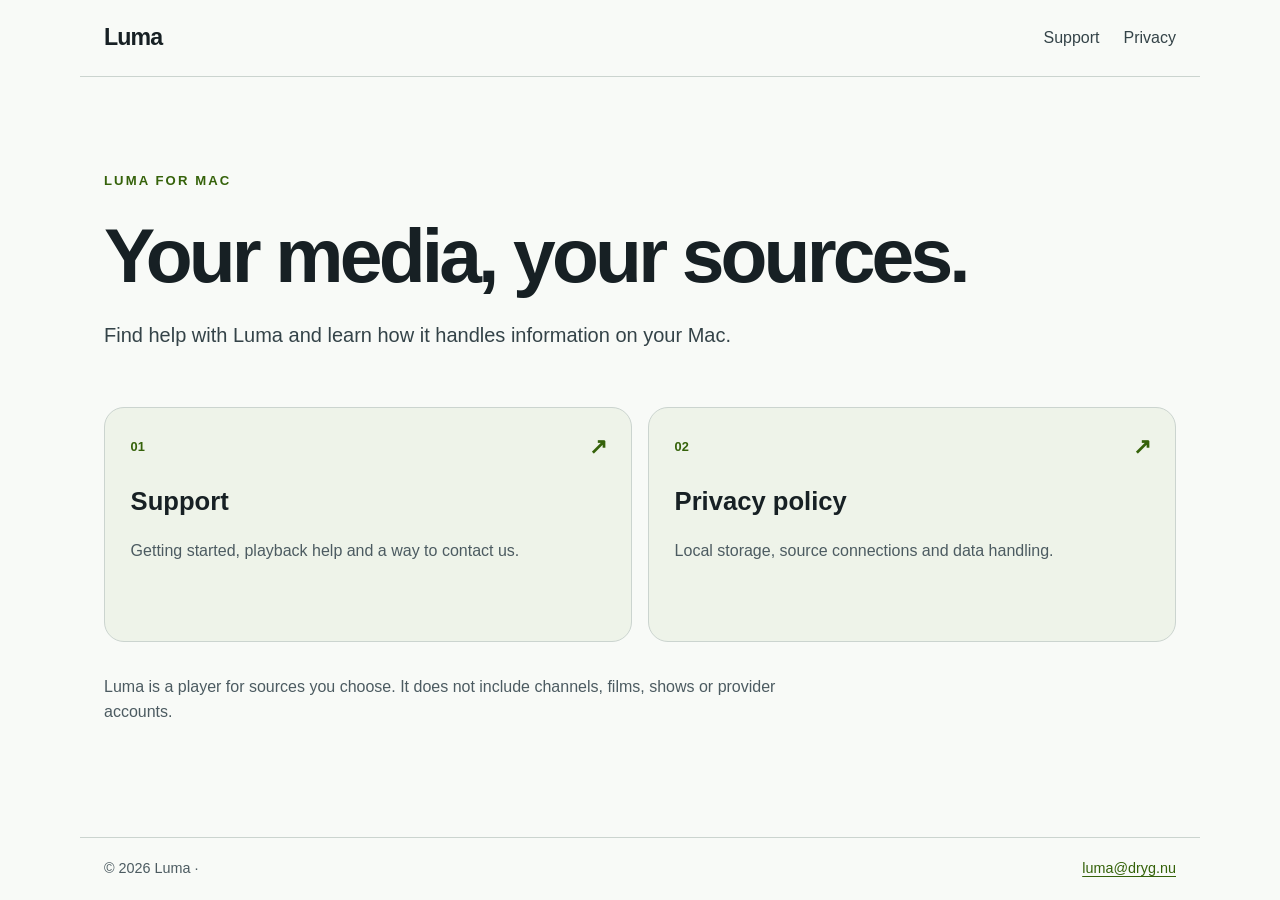
==== index.html @ 7764b4cb "Publish Luma support and privacy pages Co-Authored-By: Claude <noreply@anthropic.com>" ====
<!doctype html>
<html lang="en">
<head>
  <meta charset="utf-8">
  <meta name="viewport" content="width=device-width, initial-scale=1">
  <meta name="color-scheme" content="dark light">
  <title>Luma — Help and Privacy</title>
  <meta name="description" content="Support and privacy information for Luma, the Mac media player and TV guide.">
  <link rel="stylesheet" href="style.css">
</head>
<body>
  <header class="site-header">
    <a class="brand" href="index.html">Luma</a>
    <nav aria-label="Main navigation"><a href="support.html">Support</a><a href="privacy.html">Privacy</a></nav>
  </header>
  <main class="home">
    <p class="eyebrow">Luma for Mac</p>
    <h1>Your media, your sources.</h1>
    <p class="lead">Find help with Luma and learn how it handles information on your Mac.</p>
    <div class="cards">
      <a class="card" href="support.html"><span>01</span><h2>Support</h2><p>Getting started, playback help and a way to contact us.</p><b aria-hidden="true">↗</b></a>
      <a class="card" href="privacy.html"><span>02</span><h2>Privacy policy</h2><p>Local storage, source connections and data handling.</p><b aria-hidden="true">↗</b></a>
    </div>
    <p class="note">Luma is a player for sources you choose. It does not include channels, films, shows or provider accounts.</p>
  </main>
  <footer>© 2026 Luma · <a href="mailto:luma@dryg.nu">luma@dryg.nu</a></footer>
</body>
</html>
---- style.css ----
:root { color-scheme: dark light; font: 16px/1.6 -apple-system, BlinkMacSystemFont, "Segoe UI", sans-serif; }
* { box-sizing: border-box; }
body { margin: 0; background: #0d1114; color: #e8edef; }
a { color: #c9f75a; text-underline-offset: .2em; }
a:focus-visible { outline: 3px solid #c9f75a; outline-offset: 4px; border-radius: 3px; }
.site-header, footer { max-width: 1120px; margin: auto; display: flex; align-items: center; justify-content: space-between; gap: 1rem; padding: 1.2rem 1.5rem; }
.site-header { border-bottom: 1px solid #344047; }
.brand { color: #e8edef; font-size: 1.45rem; font-weight: 800; letter-spacing: -.04em; text-decoration: none; }
nav { display: flex; gap: 1.5rem; }
nav a { color: #c9d2d7; text-decoration: none; }
nav a:hover, nav a[aria-current] { color: #c9f75a; }
main { max-width: 1120px; margin: auto; padding: 5rem 1.5rem 6rem; }
.home { min-height: 70vh; }
.document { max-width: 850px; }
.eyebrow { color: #c9f75a; font-size: .82rem; font-weight: 700; letter-spacing: .16em; text-transform: uppercase; }
h1 { font-size: clamp(2.4rem, 6vw, 5rem); line-height: 1.07; letter-spacing: -.05em; margin: .3em 0; }
.document h1 { font-size: clamp(2.4rem, 5vw, 4rem); }
.lead { max-width: 720px; color: #c9d2d7; font-size: 1.25rem; }
.cards { display: grid; grid-template-columns: repeat(2, minmax(0, 1fr)); gap: 1rem; margin-top: 3.5rem; }
.card { position: relative; display: block; min-height: 235px; padding: 1.6rem; color: inherit; text-decoration: none; background: #1c252a; border: 1px solid #344047; border-radius: 20px; transition: border-color .15s ease, transform .15s ease; }
.card:hover { border-color: #c9f75a; transform: translateY(-2px); }
.card span { color: #c9f75a; font-size: .8rem; font-weight: 700; }
.card h2 { font-size: 1.6rem; margin: 1.4rem 0 .2rem; }
.card p, .note { color: #b1bec4; }
.card b { position: absolute; top: 1.3rem; right: 1.5rem; font-size: 1.4rem; color: #c9f75a; }
.note { margin-top: 2rem; max-width: 700px; }
section { border-top: 1px solid #344047; padding: 1.6rem 0; }
section:first-of-type { margin-top: 3.5rem; }
section h2 { font-size: 1.35rem; line-height: 1.3; margin: 0 0 .6rem; }
section p { color: #c9d2d7; max-width: 72ch; }
footer { border-top: 1px solid #344047; color: #9caab1; font-size: .9rem; }
@media (max-width: 660px) { .cards { grid-template-columns: 1fr; } main { padding-top: 3.5rem; } .site-header, footer { padding-inline: 1rem; } }
@media (prefers-reduced-motion: reduce) { .card { transition: none; } }
@media (prefers-color-scheme: light) {
  body { background: #f8faf7; color: #172024; }
  .site-header, footer, section { border-color: #cbd4cf; }
  .brand { color: #172024; }
  nav a, .lead, section p { color: #344348; }
  .eyebrow, a, nav a:hover, nav a[aria-current] { color: #35620a; }
  .card { background: #eef3e9; border-color: #cbd4cf; }
  .card:hover { border-color: #35620a; }
  .card span, .card b { color: #35620a; }
  .card p, .note, footer { color: #4c5b61; }
  a:focus-visible { outline-color: #35620a; }
}
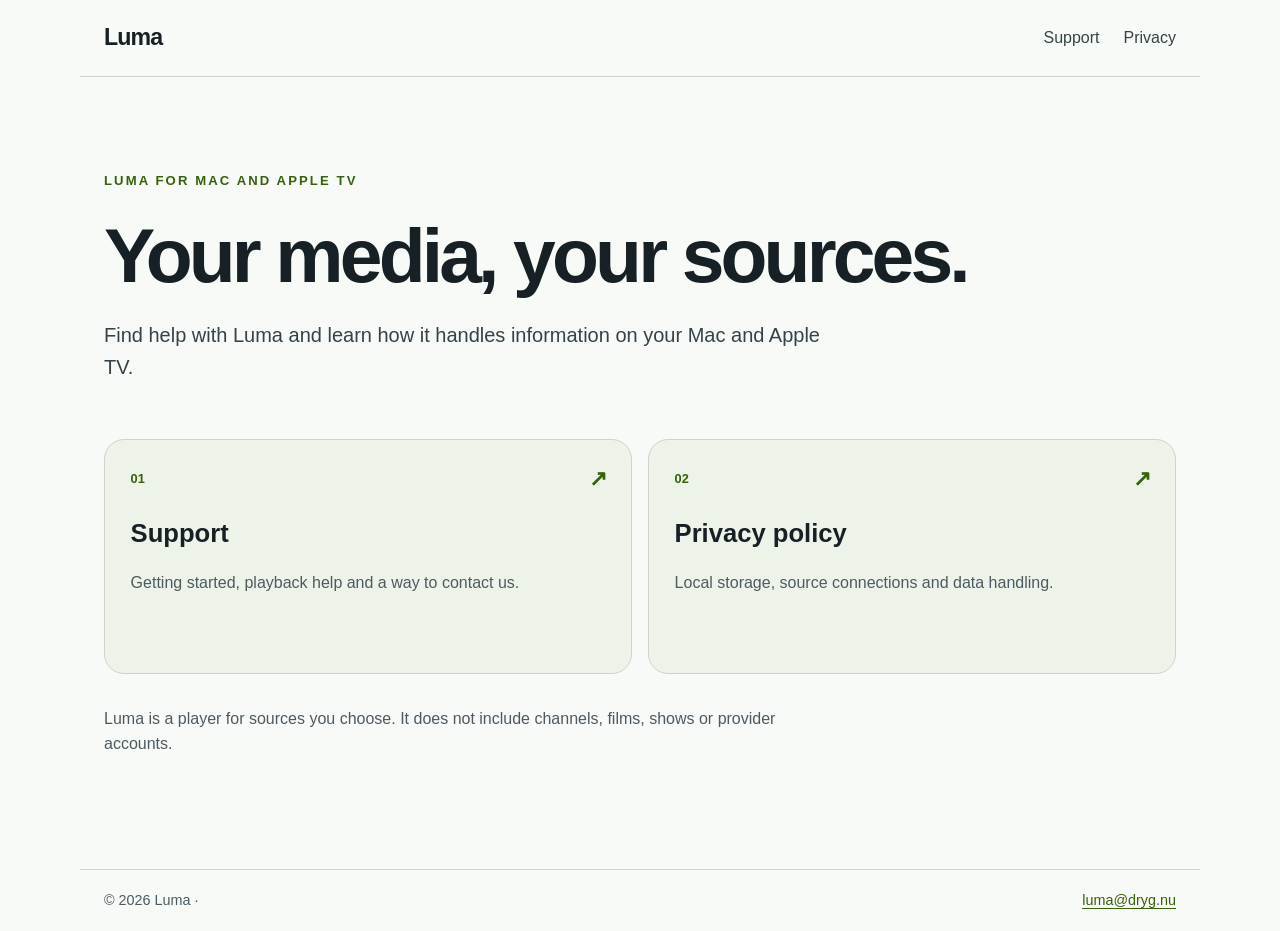
==== commit c04c9956: "Update Luma support and privacy for Mac and Apple TV Co-Authored-By: Claude <noreply@anthropic.com>" ====
--- a/index.html
+++ b/index.html
@@ -5,7 +5,7 @@
   <meta name="viewport" content="width=device-width, initial-scale=1">
   <meta name="color-scheme" content="dark light">
   <title>Luma — Help and Privacy</title>
-  <meta name="description" content="Support and privacy information for Luma, the Mac media player and TV guide.">
+  <meta name="description" content="Support and privacy information for Luma on Mac and Apple TV.">
   <link rel="stylesheet" href="style.css">
 </head>
 <body>
@@ -14,9 +14,9 @@
     <nav aria-label="Main navigation"><a href="support.html">Support</a><a href="privacy.html">Privacy</a></nav>
   </header>
   <main class="home">
-    <p class="eyebrow">Luma for Mac</p>
+    <p class="eyebrow">Luma for Mac and Apple TV</p>
     <h1>Your media, your sources.</h1>
-    <p class="lead">Find help with Luma and learn how it handles information on your Mac.</p>
+    <p class="lead">Find help with Luma and learn how it handles information on your Mac and Apple TV.</p>
     <div class="cards">
       <a class="card" href="support.html"><span>01</span><h2>Support</h2><p>Getting started, playback help and a way to contact us.</p><b aria-hidden="true">↗</b></a>
       <a class="card" href="privacy.html"><span>02</span><h2>Privacy policy</h2><p>Local storage, source connections and data handling.</p><b aria-hidden="true">↗</b></a>
